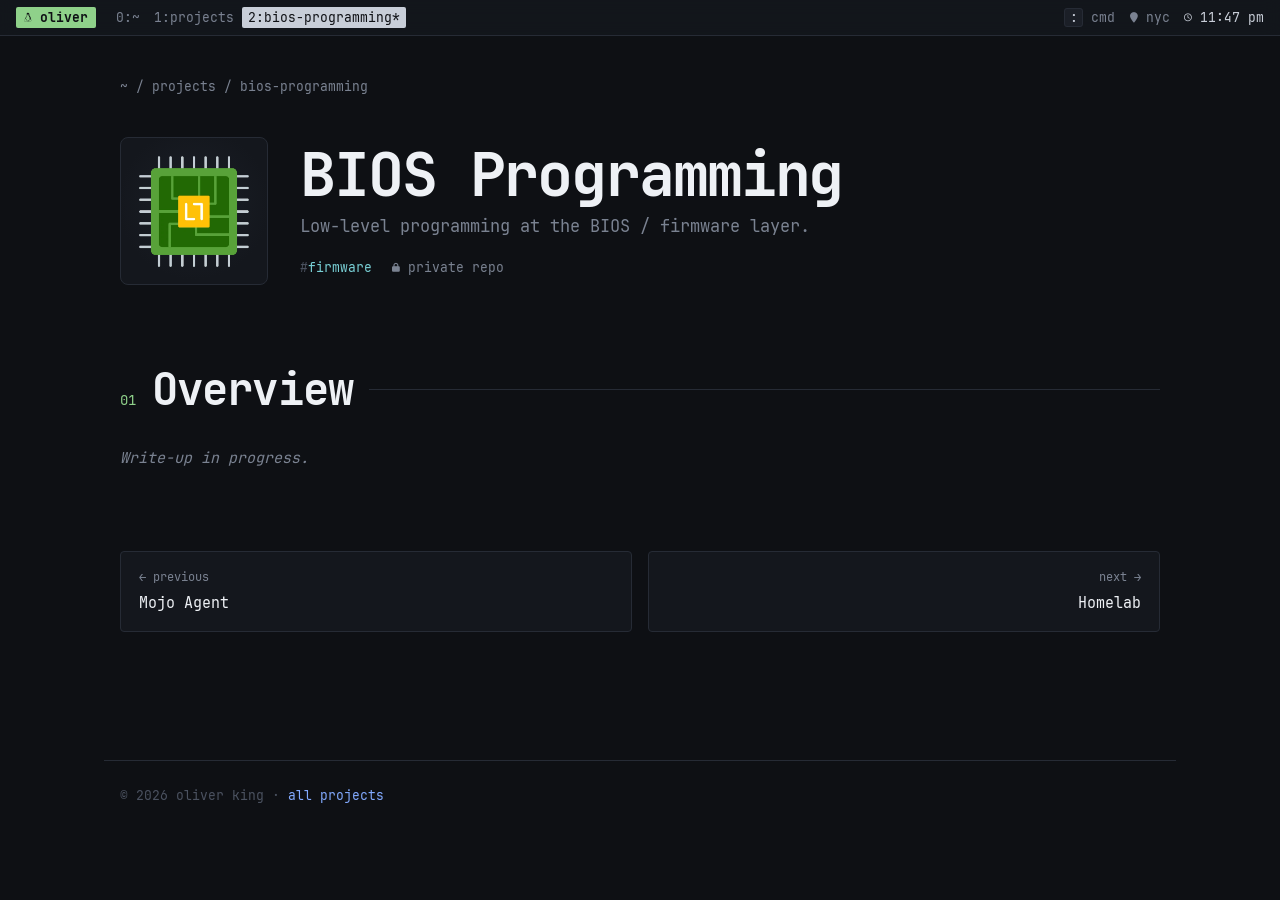
==== projects/bios-programming/index.html @ 42e0811a "Added New Images and I added a grub boot menu" ====
<!doctype html>
<html lang="en">
<head>
  <meta charset="utf-8">
  <meta name="viewport" content="width=device-width, initial-scale=1">
  <title>BIOS Programming · Oliver King</title>
  <meta name="description" content="Low-level programming at the BIOS / firmware layer.">
  <meta name="theme-color" content="#0e1014">
  <meta property="og:title" content="BIOS Programming · Oliver King">
  <meta property="og:description" content="Low-level programming at the BIOS / firmware layer.">
  <link rel="icon" href="../../favicon.svg" type="image/svg+xml">
  <link rel="preload" href="../../assets/fonts/JetBrainsMonoNF-Regular.woff2" as="font" type="font/woff2" crossorigin>
  <link rel="stylesheet" href="../../css/style.css">
  <script>document.documentElement.classList.add("js")</script>
  <script type="module" src="../../js/shell.js"></script>
</head>
<body data-root="../../">
  <a class="skip" href="#main">skip to content</a>

  <header class="bar">
    <div class="bar-left">
      <a class="seg seg-session" href="../../" aria-label="Oliver King, home"><span class="nf" aria-hidden="true">&#xf31a;</span><span class="label"> oliver</span></a>
      <nav class="windows" aria-label="Site">
        <a href="../../"><span class="n">0:</span>~</a>
        <a href="../../#projects"><span class="n">1:</span>projects</a>
        <a href="./" aria-current="true"><span class="n">2:</span>bios-programming</a>
      </nav>
    </div>
    <div class="bar-right">
      <span class="hint" aria-hidden="true"><kbd>:</kbd> cmd</span>
      <span class="seg seg-loc"><span class="nf" aria-hidden="true">&#xf041;</span> nyc</span>
      <span class="seg seg-clock"><span class="nf" aria-hidden="true">&#xf017;</span> <time id="clock">--:--</time></span>
    </div>
  </header>

  <main id="main">
    <p class="crumbs"><a href="../../">~</a> / <a href="../../#projects">projects</a> / bios-programming</p>

    <header class="proj-hero">
      <div class="proj-logo">
        <img src="../../assets/img/projects/bios-programming.webp" alt="BIOS Programming logo" style="view-transition-name: logo-bios-programming">
      </div>
      <div>
        <h1>BIOS Programming</h1>
        <p class="tagline">Low-level programming at the BIOS / firmware layer.</p>
        <ul class="proj-meta">
          <li><ul class="tags" aria-label="Stack"><li>firmware</li></ul></li>
          <li><span><span class="nf" aria-hidden="true">&#xf023;</span> private repo</span></li>
        </ul>
      </div>
    </header>

    <div class="proj-body">
      <section class="section" aria-labelledby="overview-h">
        <header class="sec-head"><span class="sec-num">01</span><h2 id="overview-h">Overview</h2></header>
        <div class="prose">
          <!-- TODO(oliver): write this up. -->
          <p class="wip">Write-up in progress.</p>
        </div>
      </section>

      <!--
        Section templates: copy one above this comment, bump the number, and give it a unique id.
        Put images in assets/img/projects/bios-programming/ (WebP or JPEG, about 1600px wide).

      <section class="section" aria-labelledby="how-h">
        <header class="sec-head"><span class="sec-num">02</span><h2 id="how-h">How it works</h2></header>
        <div class="prose">
          <p>...</p>
        </div>
      </section>

      <section class="section" aria-labelledby="gallery-h">
        <header class="sec-head"><span class="sec-num">03</span><h2 id="gallery-h">Gallery</h2></header>
        <figure class="photo">
          <img src="../../assets/img/projects/bios-programming/shot-1.webp" alt="Describe the image" loading="lazy" decoding="async">
          <figcaption>Caption</figcaption>
        </figure>
      </section>
      -->
    </div>

    <nav class="proj-nav" aria-label="More projects">
      <a class="prev" href="../mojo-agent/"><span class="lbl">← previous</span>Mojo Agent</a>
      <a class="next" href="../homelab/"><span class="lbl">next →</span>Homelab</a>
    </nav>
  </main>

  <footer class="foot">
    <p>© 2026 oliver king <span class="sep">·</span> <a href="../../#projects">all projects</a></p>
  </footer>

  <form class="cmdline" id="cmdline" hidden autocomplete="off">
    <label for="cmd-input" class="sr-only">Command</label>
    <span aria-hidden="true">:</span><input id="cmd-input" spellcheck="false" autocapitalize="off">
    <output id="cmd-msg" aria-live="polite"></output>
  </form>
</body>
</html>
---- css/style.css ----
@font-face {
  font-family: "JBM NF";
  src: url("../assets/fonts/JetBrainsMonoNF-Regular.woff2") format("woff2");
  font-weight: 400;
  font-display: swap;
}
@font-face {
  font-family: "JBM NF";
  src: url("../assets/fonts/JetBrainsMonoNF-Bold.woff2") format("woff2");
  font-weight: 700;
  font-display: swap;
}

:root {
  --bg: #0e1014;
  --bg-2: #14171d;
  --bg-3: #1b1f27;
  --line: #262b35;
  --line-hi: #343a47;
  --fg: #c8ced8;
  --fg-hi: #eef1f5;
  --muted: #7a8291;
  --dim: #4b5260;
  --green: #8fd18a;
  --amber: #e6c56f;
  --blue: #82aaff;
  --magenta: #c99bf0;
  --red: #ec7d7d;
  --cyan: #79d0d6;

  --mono: "JBM NF", ui-monospace, "SF Mono", Menlo, Consolas, monospace;
  --wide: 1040px;
  --text: 68ch;
  --gutter: 16px;
  --ease: cubic-bezier(.2, .7, .2, 1);
  color-scheme: dark;
}

*, *::before, *::after { box-sizing: border-box; }
html { scroll-behavior: smooth; scroll-padding-top: 3.5rem; -webkit-text-size-adjust: 100%; }
body {
  margin: 0;
  background: var(--bg);
  color: var(--fg);
  font: 15px/1.65 var(--mono);
  font-variant-ligatures: contextual;
  -webkit-font-smoothing: antialiased;
}
::selection { background: var(--green); color: var(--bg); }
img { max-width: 100%; }

a { color: var(--blue); text-decoration: none; background-image: linear-gradient(currentColor, currentColor);
    background-size: 0 1px; background-position: 0 100%; background-repeat: no-repeat;
    transition: background-size .25s var(--ease), color .15s; }
a:hover { background-size: 100% 1px; color: var(--fg-hi); }
:focus-visible { outline: 1px dashed var(--amber); outline-offset: 3px; }

.nf { font-family: var(--mono); display: inline-block; min-width: 1ch; }
.dim { color: var(--muted); }
.sep { color: var(--dim); }
.sr-only { position: absolute; width: 1px; height: 1px; overflow: hidden; clip-path: inset(50%); white-space: nowrap; }
.skip { position: absolute; left: -999px; top: 0; background: var(--amber); color: var(--bg); padding: .25rem .5rem; z-index: 10; }
.skip:focus { left: var(--gutter); }
kbd { font: inherit; color: var(--fg); background: var(--bg-3); border: 1px solid var(--line); border-radius: 3px; padding: 0 .35em; }

/* ── status bar (tmux) ─────────────────────────────────────────── */
.bar {
  position: sticky; top: 0; z-index: 5; view-transition-name: bar;
  display: flex; justify-content: space-between; align-items: center; gap: 1rem;
  height: 2.25rem; padding: 0 var(--gutter);
  background: color-mix(in srgb, var(--bg-2) 88%, transparent);
  backdrop-filter: blur(8px);
  border-bottom: 1px solid var(--line);
  font-size: 13px; white-space: nowrap;
  transition: transform .5s var(--ease), opacity .5s var(--ease);
}
.bar-left, .bar-right { display: flex; align-items: center; gap: .9rem; min-width: 0; }
.seg-session { background: var(--green); color: var(--bg); font-weight: 700; padding: 0 .6em; border-radius: 2px; }
.seg-session:hover { color: var(--bg); }
.windows { display: flex; gap: .15rem; overflow-x: auto; scrollbar-width: none; }
.windows::-webkit-scrollbar { display: none; }
.windows a { color: var(--muted); padding: 0 .45em; background: none; border-radius: 2px; transition: color .2s, background-color .2s; }
.windows a:hover { color: var(--fg-hi); }
.windows a[aria-current="true"] { color: var(--bg); background: var(--fg); }
.windows a[aria-current="true"]::after { content: "*"; }
.hint, .seg-loc { color: var(--muted); }
.seg-clock { color: var(--fg); }

/* ── layout ────────────────────────────────────────────────────── */
main { max-width: calc(var(--wide) + 2 * var(--gutter)); margin: 0 auto; padding: 0 var(--gutter) 2rem; }
.section { padding-top: 5.5rem; }

.sec-head { display: flex; align-items: baseline; gap: 1rem; margin-bottom: 2rem; }
.sec-head::after { content: ""; flex: 1; height: 1px; background: var(--line); align-self: center; }
.sec-num { color: var(--green); font-size: .9rem; }
.sec-head h2 {
  margin: 0; color: var(--fg-hi); font-weight: 700; letter-spacing: -.02em; line-height: 1.1;
  font-size: clamp(1.9rem, 5.5vw, 2.75rem);
}
.sub-head { margin: 3.5rem 0 1rem; font-size: 1.15rem; color: var(--fg-hi); }
.sub-head::before { content: "// "; color: var(--dim); font-weight: 400; }

.prompt { margin: 0 0 1.25rem; color: var(--fg); overflow-wrap: anywhere; }
.ps1 { color: var(--green); font-weight: 700; }
.path { color: var(--blue); font-weight: 700; }
.cmd { color: var(--fg-hi); }
.cursor {
  display: inline-block; width: .6em; height: 1.15em; margin-left: .15em;
  vertical-align: -.2em; background: var(--fg);
  animation: blink 1.1s steps(1) infinite;
}
@keyframes blink { 50% { opacity: 0; } }

/* ── hero ──────────────────────────────────────────────────────── */
.hero { padding-top: clamp(3rem, 10vh, 6.5rem); padding-bottom: 1rem; }
.hero-cursor { display: none; }
.hero-grid { display: grid; grid-template-columns: minmax(0, 1fr) auto; gap: 3rem; align-items: center; }
h1 {
  margin: 0 0 .75rem; color: var(--fg-hi);
  font-size: clamp(2.6rem, 9vw, 5rem); line-height: 1.02; letter-spacing: -.035em; font-weight: 700;
}
.tagline { margin: 0 0 2rem; color: var(--muted); font-size: 1.05rem; }
.links { list-style: none; display: flex; flex-wrap: wrap; gap: .6rem; margin: 0; padding: 0; }
.links a {
  display: inline-flex; align-items: center; gap: .5em;
  padding: .35em .85em; border: 1px solid var(--line); border-radius: 3px;
  color: var(--fg); background: var(--bg-2);
  transition: border-color .2s, color .2s, transform .2s var(--ease);
}
.links a:hover { border-color: var(--green); color: var(--green); transform: translateY(-1px); }

.portrait { margin: 0; width: clamp(180px, 24vw, 280px); position: relative; }
.portrait img {
  display: block; width: 100%; height: auto; aspect-ratio: 832 / 900; object-fit: cover;
  border-radius: 4px; border: 1px solid var(--line-hi);
  filter: saturate(.9) contrast(1.02);
}
/* Offset outline behind the photo, like a window shadow. */
.portrait::before {
  content: ""; position: absolute; inset: 0; transform: translate(10px, 10px);
  border: 1px solid var(--green); border-radius: 4px; opacity: .45; z-index: -1;
  transition: transform .35s var(--ease), opacity .35s;
}
.portrait:hover::before { transform: translate(6px, 6px); opacity: .8; }

/* ── about ─────────────────────────────────────────────────────── */
.about-grid { display: grid; grid-template-columns: minmax(0, 1.25fr) minmax(0, 1fr); gap: 3rem; align-items: start; }
.prose p { margin: 0 0 1rem; max-width: var(--text); }
.facts { margin: 0; padding: 1rem 1.25rem; border: 1px solid var(--line); border-radius: 4px; background: var(--bg-2); }
.facts > div { display: flex; gap: .9rem; padding: .2rem 0; }
.facts dt { color: var(--blue); font-weight: 700; flex: 0 0 7ch; }
.facts dd { margin: 0; min-width: 0; }
.photo { margin: 2.5rem 0 0; }
.photo img { display: block; width: 100%; height: auto; border-radius: 4px; border: 1px solid var(--line); }
.photo figcaption { margin-top: .6rem; font-size: 13px; color: var(--muted); }

/* ── experience timeline ───────────────────────────────────────── */
.timeline { list-style: none; margin: 0; padding: 0; position: relative; }
.timeline li { display: grid; grid-template-columns: 14ch 1.5rem minmax(0, 1fr); align-items: start; padding-bottom: 1.6rem; position: relative; }
.timeline li:last-child { padding-bottom: 0; }
.timeline .when { color: var(--muted); font-size: 13px; padding-top: .2rem; }
.timeline .dot { position: relative; height: 100%; }
.timeline .dot::before { content: ""; position: absolute; left: 4px; top: .55rem; width: 9px; height: 9px; border-radius: 50%; background: var(--bg); border: 2px solid var(--green); }
.timeline li:not(:last-child) .dot::after { content: ""; position: absolute; left: 8px; top: 1.3rem; bottom: -.4rem; width: 1px; background: var(--line-hi); }
.timeline .what { color: var(--fg-hi); font-weight: 700; font-size: 1.1rem; }
.timeline .where { color: var(--green); }
.timeline .note { display: block; color: var(--muted); font-size: 13px; }

/* ── project grid ──────────────────────────────────────────────── */
.grid { list-style: none; margin: 0; padding: 0; display: grid; grid-template-columns: repeat(3, minmax(0, 1fr)); gap: 1rem; }
.card {
  display: flex; flex-direction: column; height: 100%;
  color: inherit; background: var(--bg-2); background-image: none;
  border: 1px solid var(--line); border-radius: 6px; overflow: hidden;
  transition: border-color .25s, transform .25s var(--ease), background-color .25s;
}
.card:hover { color: inherit; border-color: var(--line-hi); background-color: var(--bg-3); transform: translateY(-3px); }
.card:focus-visible { outline-offset: 2px; }
.card-art {
  aspect-ratio: 4 / 3; display: grid; place-items: center; padding: 2rem;
  border-bottom: 1px solid var(--line);
  background: radial-gradient(circle at 50% 45%, var(--bg-3), var(--bg-2) 70%);
}
.card-art img { width: auto; height: auto; max-width: 46%; max-height: 74%; object-fit: contain; transition: transform .4s var(--ease); }
.card:hover .card-art img { transform: scale(1.06); }
.card-body { padding: 1rem 1.1rem 1.1rem; display: flex; flex-direction: column; gap: .4rem; flex: 1; }
.card-title { display: flex; justify-content: space-between; align-items: baseline; gap: .5rem; margin: 0; font-size: 1.05rem; color: var(--fg-hi); }
.card-title .go { color: var(--dim); transition: transform .25s var(--ease), color .25s; }
.card:hover .card-title .go { color: var(--green); transform: translateX(3px); }
.card-sum { margin: 0; color: var(--muted); font-size: 13px; line-height: 1.55; }
.tags { display: flex; flex-wrap: wrap; gap: .3rem .6rem; margin: auto 0 0; padding: .4rem 0 0; list-style: none; font-size: 12px; }
.tags li { color: var(--cyan); }
.tags li::before { content: "#"; color: var(--dim); }

.repos { list-style: none; margin: 0; padding: 0; border-top: 1px solid var(--line); }
.repos li { border-bottom: 1px solid var(--line); }
.repos a {
  display: grid; grid-template-columns: minmax(0, 24ch) 7ch minmax(0, 1fr) 2ch; gap: 1rem; align-items: baseline;
  padding: .6rem .25rem; color: var(--fg); background-image: none; transition: background-color .2s, padding .25s var(--ease);
}
.repos a:hover { background: var(--bg-2); padding-left: .6rem; }
.repos .r-name { color: var(--blue); font-weight: 700; overflow: hidden; text-overflow: ellipsis; white-space: nowrap; }
.repos .r-lang { color: var(--magenta); font-size: 13px; }
.repos .r-desc { color: var(--muted); font-size: 13px; }
.repos .r-go { color: var(--dim); text-align: right; }
.repos a:hover .r-go { color: var(--green); }

/* ── contact ───────────────────────────────────────────────────── */
.contact { list-style: none; margin: 0; padding: 0; display: grid; gap: .6rem; max-width: 40rem; }
.contact a {
  display: grid; grid-template-columns: 2ch 9ch minmax(0, 1fr); gap: .75rem; align-items: baseline;
  padding: .9rem 1.1rem; border: 1px solid var(--line); border-radius: 4px; background: var(--bg-2);
  color: var(--fg); background-image: none; font-size: 1.05rem;
  transition: border-color .2s, transform .25s var(--ease);
}
.contact a:hover { border-color: var(--green); transform: translateX(4px); }
.contact .nf { color: var(--green); }
.contact .c-k { color: var(--muted); font-size: 13px; }
.contact .c-v { color: var(--fg-hi); overflow-wrap: anywhere; }

.foot {
  max-width: calc(var(--wide) + 2 * var(--gutter)); margin: 6rem auto 0; padding: 1.5rem var(--gutter) 3rem;
  display: flex; justify-content: space-between; align-items: center; gap: 1rem; flex-wrap: wrap;
  color: var(--dim); font-size: 13px; border-top: 1px solid var(--line);
}
.foot p { margin: 0; }
.reboot { font: inherit; color: var(--muted); background: none; border: 1px solid var(--line); border-radius: 3px; padding: .15rem .6rem; cursor: pointer; transition: color .2s, border-color .2s; }
.reboot:hover { color: var(--green); border-color: var(--green); }

/* ── project pages ─────────────────────────────────────────────── */
.crumbs { padding-top: 2.5rem; margin: 0; font-size: 13px; color: var(--muted); }
.crumbs a { color: var(--muted); }
.crumbs a:hover { color: var(--fg-hi); }
.proj-hero { display: grid; grid-template-columns: auto minmax(0, 1fr); gap: 2rem; align-items: center; padding: 2.5rem 0 1rem; }
.proj-logo {
  width: clamp(96px, 16vw, 148px); aspect-ratio: 1; display: grid; place-items: center; padding: 1.1rem;
  border: 1px solid var(--line); border-radius: 8px; background: radial-gradient(circle at 50% 45%, var(--bg-3), var(--bg-2) 70%);
}
.proj-logo img { max-width: 100%; max-height: 100%; object-fit: contain; }
.proj-hero h1 { font-size: clamp(2.2rem, 7vw, 3.75rem); margin-bottom: .5rem; }
.proj-hero .tagline { margin-bottom: 1rem; }
.proj-meta { display: flex; flex-wrap: wrap; gap: .5rem 1.25rem; margin: 0; padding: 0; list-style: none; font-size: 13px; color: var(--muted); }
.proj-meta .tags { padding: 0; margin: 0; font-size: 13px; }
.proj-body .section { padding-top: 4rem; }
.proj-body .prose p { max-width: var(--text); }
.wip { color: var(--muted); font-style: italic; }
.proj-nav { display: grid; grid-template-columns: 1fr 1fr; gap: 1rem; margin-top: 5rem; }
.proj-nav a {
  display: flex; flex-direction: column; gap: .2rem; padding: 1rem 1.1rem; border: 1px solid var(--line); border-radius: 4px;
  background: var(--bg-2); background-image: none; color: var(--fg-hi); transition: border-color .2s;
}
.proj-nav a:hover { border-color: var(--green); }
.proj-nav .lbl { font-size: 12px; color: var(--muted); }
.proj-nav .next { text-align: right; grid-column: 2; }

/* ── vim-style command line ────────────────────────────────────── */
.cmdline {
  position: fixed; left: 0; right: 0; bottom: 0; z-index: 6;
  display: flex; align-items: center; gap: .1rem;
  padding: .45rem var(--gutter); background: var(--bg-2); border-top: 1px solid var(--line);
  animation: rise .18s var(--ease);
}
.cmdline[hidden] { display: none; }
.cmdline input { flex: 1; min-width: 0; font: inherit; color: var(--fg-hi); background: none; border: 0; outline: 0; caret-color: var(--green); }
.cmdline output { color: var(--muted); font-size: 13px; white-space: nowrap; overflow: hidden; text-overflow: ellipsis; max-width: 60%; }
.cmdline output.err { color: var(--red); }
@keyframes rise { from { transform: translateY(100%); } }

/* ── boot sequence ─────────────────────────────────────────────── */
/* html.booting: the overlay is up. html.intro: overlay gone, hero prompt is typing `whoami`,
   everything else waits. Both classes are set by the inline script in <head> and cleared by home.js. */
.boot { display: none; }
.booting .boot {
  display: flex; flex-direction: column; position: fixed; inset: 0; z-index: 100;
  background: var(--bg); color: #b9bec7; font-size: 14px; line-height: 1.5;
  padding: clamp(16px, 3vw, 32px); overflow: hidden; cursor: default;
}
.booting, .intro { overflow: hidden; }
.boot-screen { margin: 0; flex: 1; overflow: hidden; white-space: pre-wrap; overflow-wrap: anywhere; font: inherit; }
.boot-skip { position: absolute; right: clamp(16px, 3vw, 32px); bottom: clamp(12px, 2vw, 24px); margin: 0; font-size: 12px; color: var(--dim); }
.boot .ok { color: var(--green); }
.boot .hi { color: var(--fg-hi); }
.boot .mut { color: var(--muted); }
.grub { margin: 8vh auto 0; max-width: 46rem; }
.grub-title { text-align: center; color: var(--fg-hi); margin-bottom: 1rem; }
.grub-box { border: 1px solid #8a909b; padding: .4rem 0; min-height: 9.5rem; }
.grub-box div { padding: 0 1rem; white-space: pre; overflow: hidden; text-overflow: ellipsis; }
.grub-box .sel { background: #c8ced8; color: var(--bg); }
.grub-help { color: var(--muted); margin-top: 1rem; font-size: 13px; white-space: normal; }
.boot .cursor { background: #b9bec7; }

.intro .bar { transform: translateY(-100%); opacity: 0; }
.intro .hero-cursor { display: inline-block; }
.intro .stagger, .intro .section, .intro .foot { opacity: 0; transform: translateY(12px); }
.stagger { transition: opacity .6s var(--ease), transform .6s var(--ease); transition-delay: calc(var(--i, 0) * 110ms); }
.js .section, .js .foot { transition: opacity .7s var(--ease) .35s, transform .7s var(--ease) .35s; }
.typing .hero-cursor { animation: none; }

/* ── reveal on scroll (only when JS is running) ────────────────── */
.js .reveal { opacity: 0; transform: translateY(10px); transition: opacity .6s var(--ease), transform .6s var(--ease); transition-delay: calc(var(--i, 0) * 70ms); }
.js .reveal.in { opacity: 1; transform: none; }

/* ── page transitions between home and project pages ───────────── */
@media (prefers-reduced-motion: no-preference) {
  @view-transition { navigation: auto; }
  ::view-transition-group(*) { animation-duration: .4s; animation-timing-function: cubic-bezier(.2, .7, .2, 1); }
}

/* ── responsive ────────────────────────────────────────────────── */
@media (max-width: 900px) {
  .grid { grid-template-columns: repeat(2, minmax(0, 1fr)); }
  .about-grid { grid-template-columns: 1fr; gap: 1.5rem; }
}
@media (max-width: 720px) {
  body { font-size: 14px; }
  .hint, .seg-loc, .seg-clock, .seg-session .label, .windows .n { display: none; }
  .bar, .bar-left { gap: .6rem; }
  .seg-session { padding: 0 .4em; }
  .hero { min-height: 0; padding-top: 2.5rem; }
  .hero-grid { grid-template-columns: 1fr; gap: 2rem; }
  .portrait { order: -1; width: 132px; }
  .portrait::before { transform: translate(6px, 6px); }
  .section { padding-top: 4rem; }
  .timeline li { grid-template-columns: 1.5rem minmax(0, 1fr); }
  .timeline .when { grid-column: 2; grid-row: 2; padding-top: 0; }
  .timeline .dot { grid-row: 1 / 3; }
  .repos a { grid-template-columns: minmax(0, 1fr) 2ch; gap: .1rem .75rem; }
  .repos .r-lang { display: none; }
  .repos .r-desc { grid-column: 1; grid-row: 2; }
  .repos .r-go { grid-row: 1 / 3; align-self: center; }
  .contact a { grid-template-columns: 2ch minmax(0, 1fr); }
  .contact .c-k { display: none; }
  .proj-hero { grid-template-columns: 1fr; gap: 1.25rem; padding-top: 1.5rem; }
  .boot { font-size: 12px; }
}
@media (max-width: 520px) {
  .grid { grid-template-columns: 1fr; }
  .card-art { aspect-ratio: 16 / 9; }
  .proj-nav { grid-template-columns: 1fr; }
  .proj-nav .next { grid-column: 1; }
}

@media (prefers-reduced-motion: reduce) {
  html { scroll-behavior: auto; }
  *, *::before, *::after { animation: none !important; transition: none !important; }
  .js .reveal { opacity: 1; transform: none; }
}
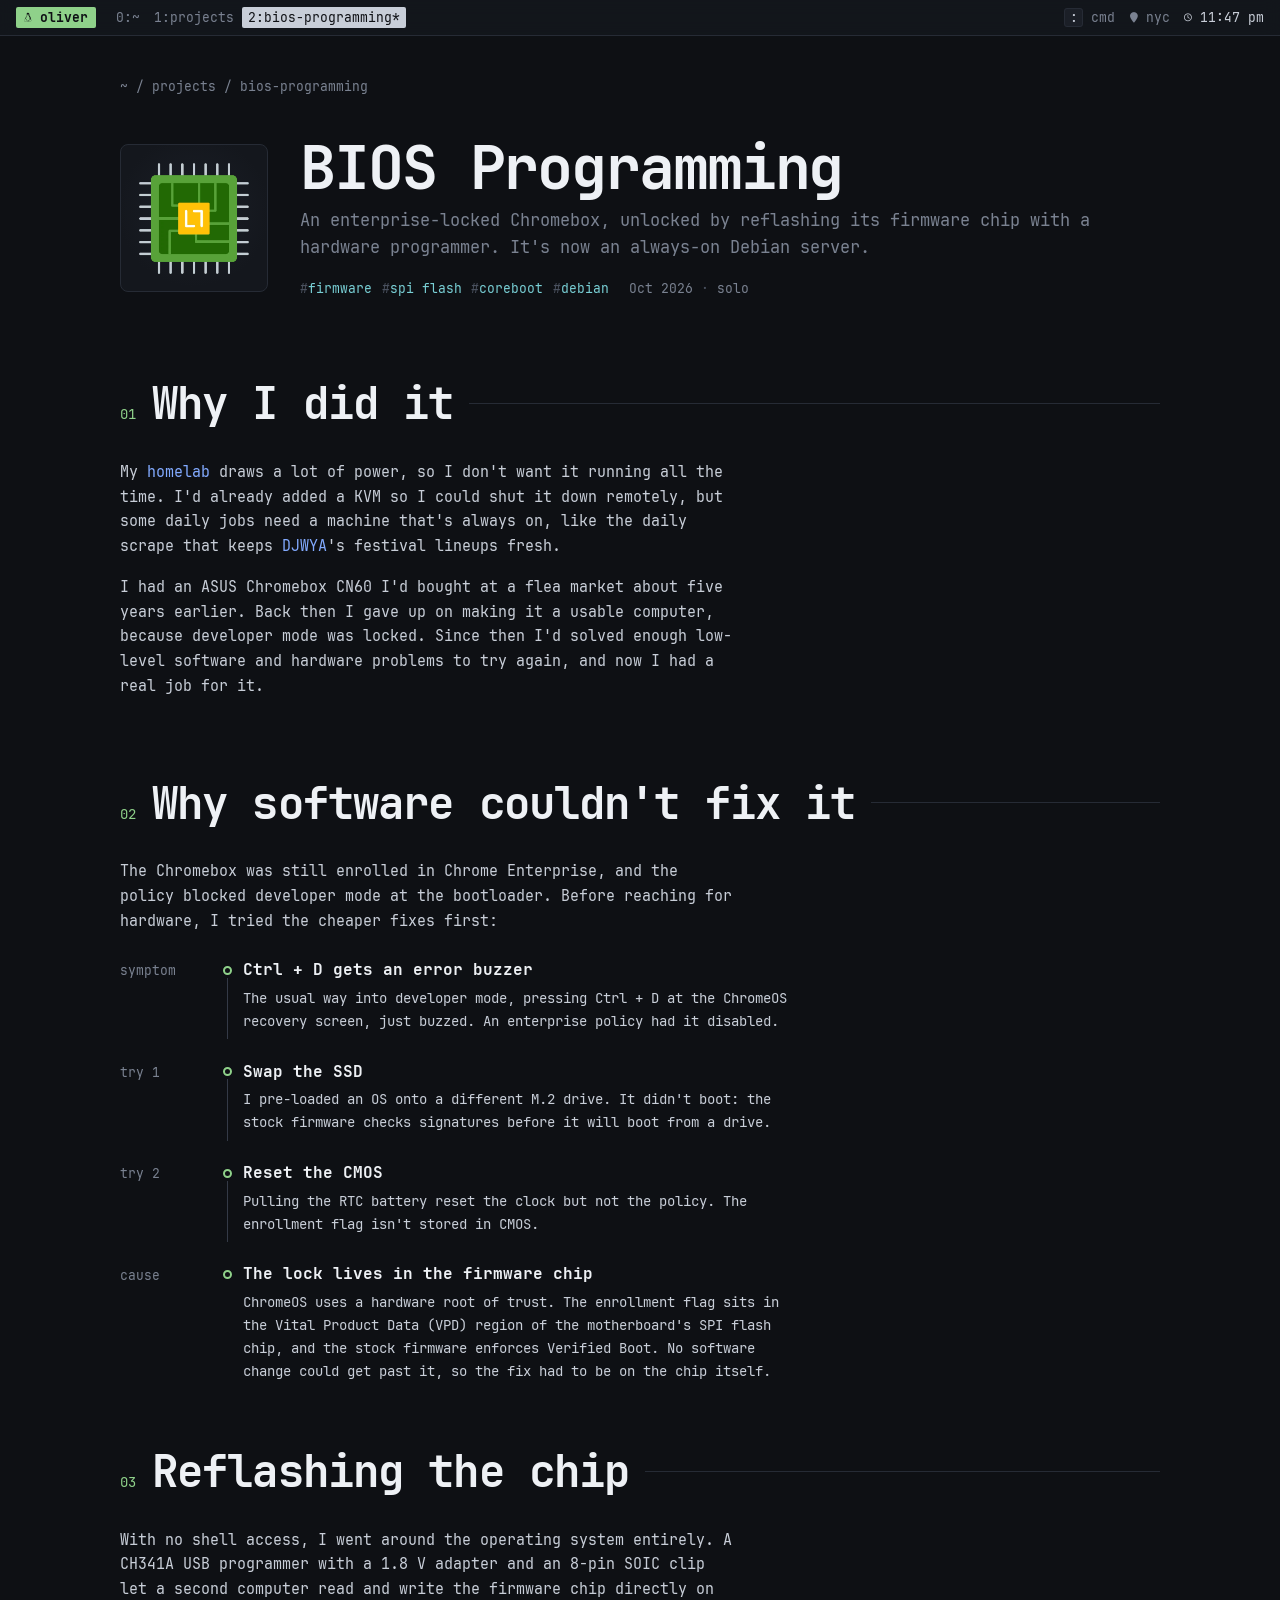
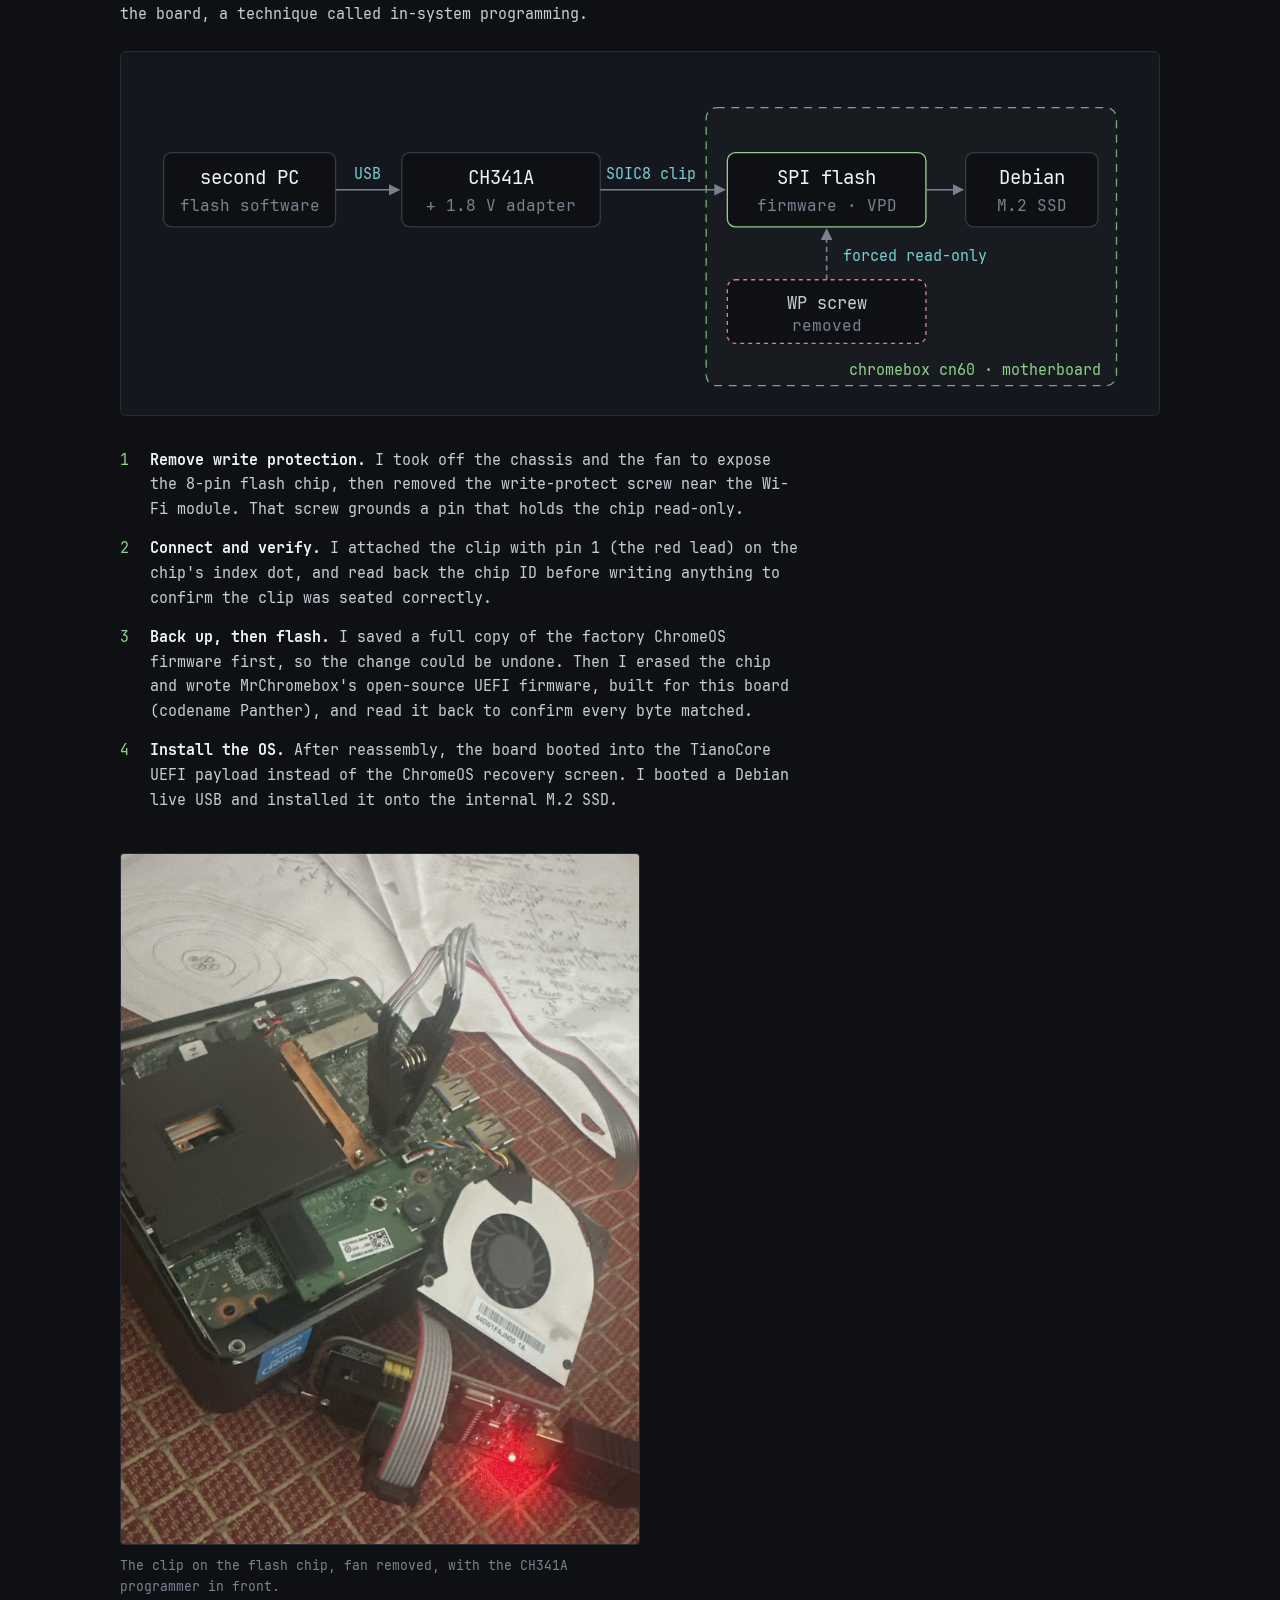
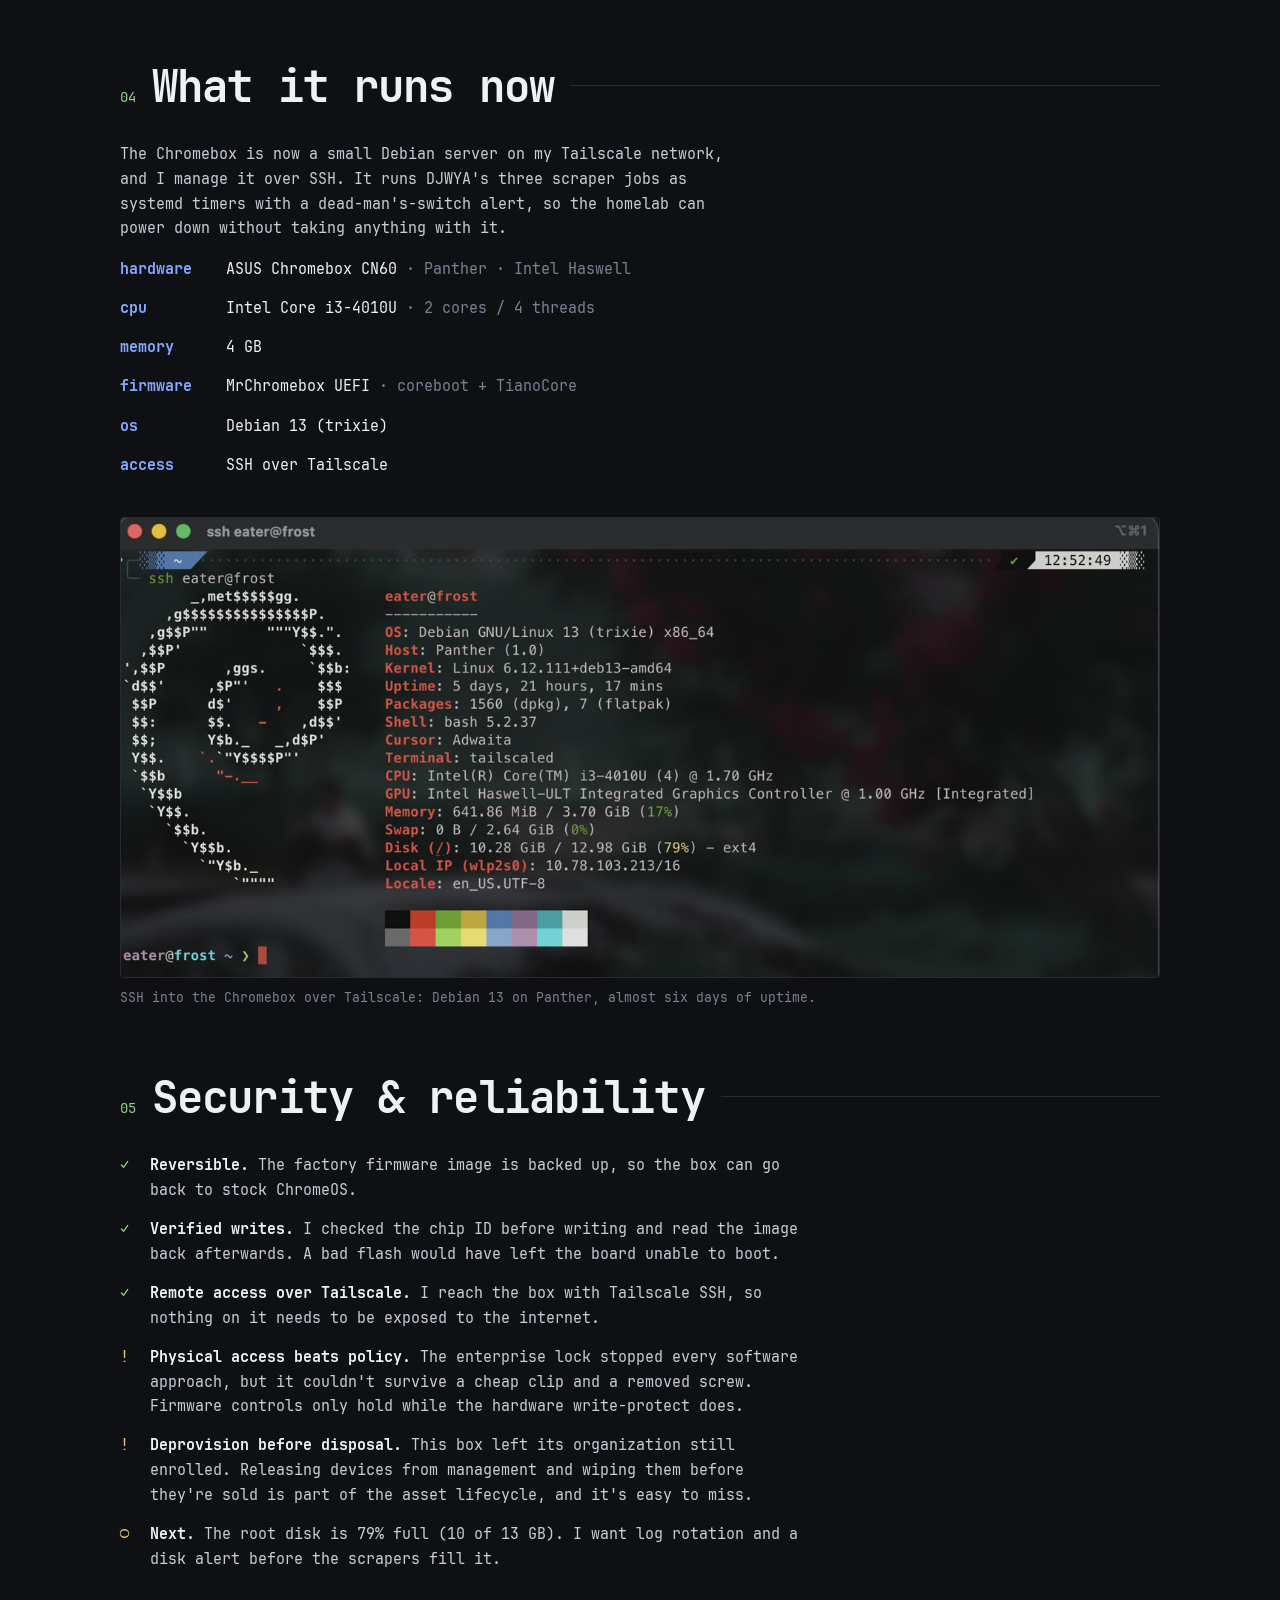
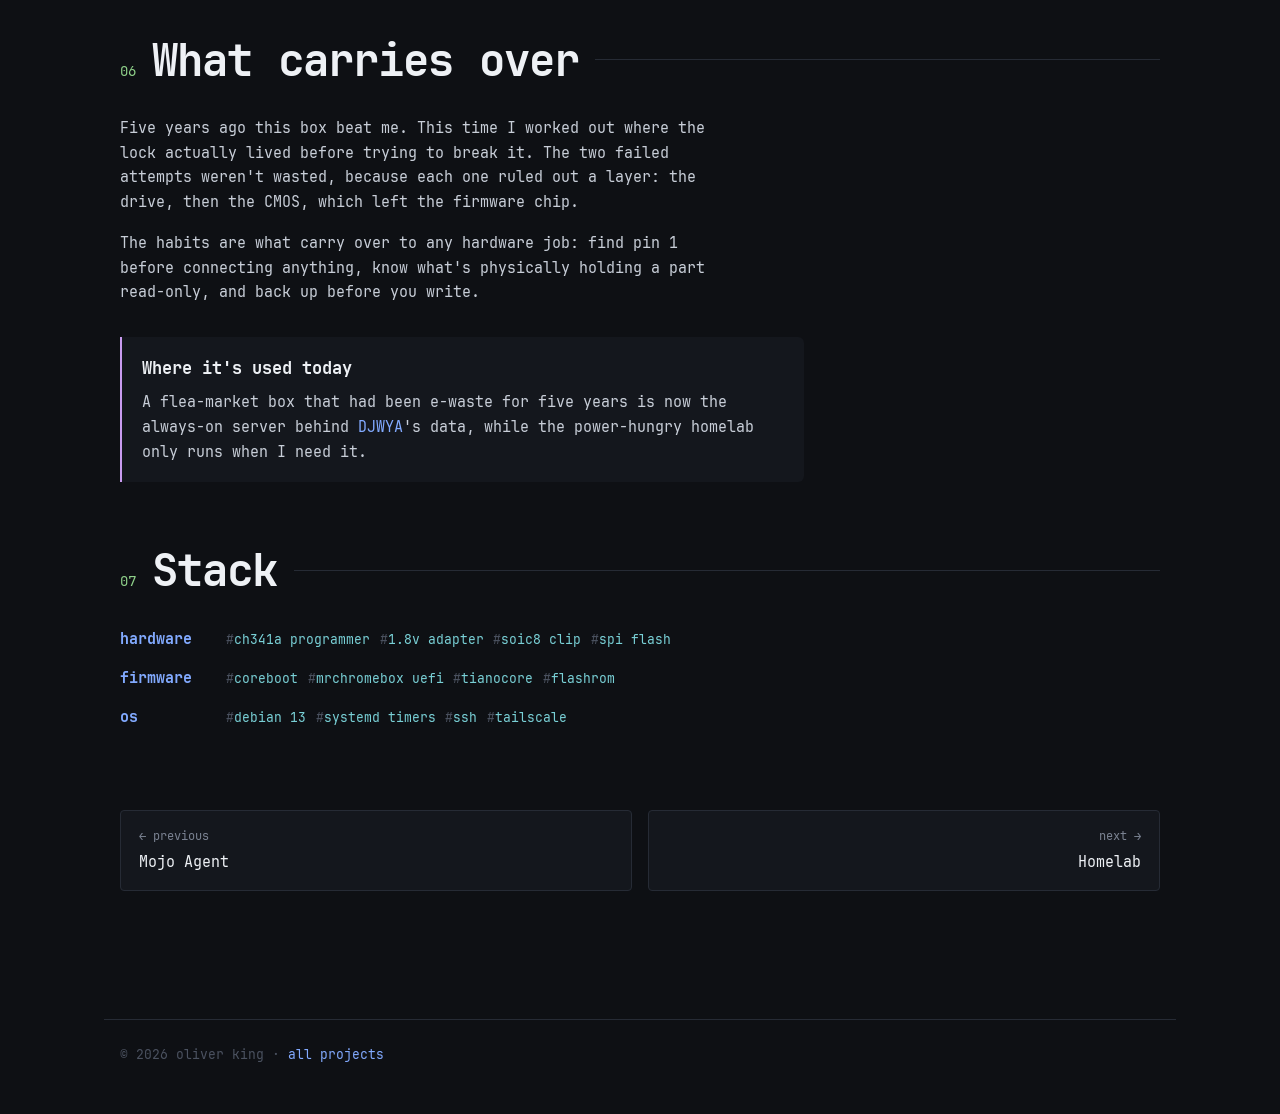
==== commit 7e463819: "Bios Programming writeups" ====
--- a/projects/bios-programming/index.html
+++ b/projects/bios-programming/index.html
@@ -4,10 +4,10 @@
   <meta charset="utf-8">
   <meta name="viewport" content="width=device-width, initial-scale=1">
   <title>BIOS Programming · Oliver King</title>
-  <meta name="description" content="Low-level programming at the BIOS / firmware layer.">
+  <meta name="description" content="Reflashing the SPI chip of an enterprise-locked ASUS Chromebox with a hardware programmer, turning it into an always-on Debian server.">
   <meta name="theme-color" content="#0e1014">
   <meta property="og:title" content="BIOS Programming · Oliver King">
-  <meta property="og:description" content="Low-level programming at the BIOS / firmware layer.">
+  <meta property="og:description" content="Reflashing an enterprise-locked Chromebox's firmware with a hardware programmer to turn it into an always-on Debian server.">
   <link rel="icon" href="../../favicon.svg" type="image/svg+xml">
   <link rel="preload" href="../../assets/fonts/JetBrainsMonoNF-Regular.woff2" as="font" type="font/woff2" crossorigin>
   <link rel="stylesheet" href="../../css/style.css">
@@ -42,42 +42,153 @@
       </div>
       <div>
         <h1>BIOS Programming</h1>
-        <p class="tagline">Low-level programming at the BIOS / firmware layer.</p>
+        <p class="tagline">An enterprise-locked Chromebox, unlocked by reflashing its firmware chip with a hardware programmer. It's now an always-on Debian server.</p>
         <ul class="proj-meta">
-          <li><ul class="tags" aria-label="Stack"><li>firmware</li></ul></li>
-          <li><span><span class="nf" aria-hidden="true">&#xf023;</span> private repo</span></li>
+          <li><ul class="tags" aria-label="Stack"><li>firmware</li><li>spi flash</li><li>coreboot</li><li>debian</li></ul></li>
+          <li>Oct 2026 <span class="sep">·</span> solo</li>
         </ul>
       </div>
     </header>
 
     <div class="proj-body">
-      <section class="section" aria-labelledby="overview-h">
-        <header class="sec-head"><span class="sec-num">01</span><h2 id="overview-h">Overview</h2></header>
-        <div class="prose">
-          <!-- TODO(oliver): write this up. -->
-          <p class="wip">Write-up in progress.</p>
-        </div>
-      </section>
-
-      <!--
-        Section templates: copy one above this comment, bump the number, and give it a unique id.
-        Put images in assets/img/projects/bios-programming/ (WebP or JPEG, about 1600px wide).
-
+      <!-- 01 · why -->
+      <section class="section" aria-labelledby="why-h">
+        <header class="sec-head"><span class="sec-num">01</span><h2 id="why-h">Why I did it</h2></header>
+        <div class="prose">
+          <p>My <a href="../homelab/">homelab</a> draws a lot of power, so I don't want it running all the time. I'd already added a KVM so I could shut it down remotely, but some daily jobs need a machine that's always on, like the daily scrape that keeps <a href="../djwya/">DJWYA</a>'s festival lineups fresh.</p>
+          <p>I had an ASUS Chromebox CN60 I'd bought at a flea market about five years earlier. Back then I gave up on making it a usable computer, because developer mode was locked. Since then I'd solved enough low-level software and hardware problems to try again, and now I had a real job for it.</p>
+        </div>
+      </section>
+
+      <!-- 02 · the problem -->
+      <section class="section" aria-labelledby="story-h">
+        <header class="sec-head"><span class="sec-num">02</span><h2 id="story-h">Why software couldn't fix it</h2></header>
+        <div class="prose">
+          <p>The Chromebox was still enrolled in Chrome Enterprise, and the policy blocked developer mode at the bootloader. Before reaching for hardware, I tried the cheaper fixes first:</p>
+        </div>
+        <ol class="timeline story">
+          <li><span class="when">symptom</span><span class="dot" aria-hidden="true"></span><div>
+            <span class="what">Ctrl + D gets an error buzzer</span>
+            <span class="note">The usual way into developer mode, pressing Ctrl + D at the ChromeOS recovery screen, just buzzed. An enterprise policy had it disabled.</span>
+          </div></li>
+          <li><span class="when">try 1</span><span class="dot" aria-hidden="true"></span><div>
+            <span class="what">Swap the SSD</span>
+            <span class="note">I pre-loaded an OS onto a different M.2 drive. It didn't boot: the stock firmware checks signatures before it will boot from a drive.</span>
+          </div></li>
+          <li><span class="when">try 2</span><span class="dot" aria-hidden="true"></span><div>
+            <span class="what">Reset the CMOS</span>
+            <span class="note">Pulling the RTC battery reset the clock but not the policy. The enrollment flag isn't stored in CMOS.</span>
+          </div></li>
+          <li><span class="when">cause</span><span class="dot" aria-hidden="true"></span><div>
+            <span class="what">The lock lives in the firmware chip</span>
+            <span class="note">ChromeOS uses a hardware root of trust. The enrollment flag sits in the Vital Product Data (VPD) region of the motherboard's SPI flash chip, and the stock firmware enforces Verified Boot. No software change could get past it, so the fix had to be on the chip itself.</span>
+          </div></li>
+        </ol>
+      </section>
+
+      <!-- 03 · the fix -->
       <section class="section" aria-labelledby="how-h">
-        <header class="sec-head"><span class="sec-num">02</span><h2 id="how-h">How it works</h2></header>
-        <div class="prose">
-          <p>...</p>
-        </div>
-      </section>
-
-      <section class="section" aria-labelledby="gallery-h">
-        <header class="sec-head"><span class="sec-num">03</span><h2 id="gallery-h">Gallery</h2></header>
+        <header class="sec-head"><span class="sec-num">03</span><h2 id="how-h">Reflashing the chip</h2></header>
+        <div class="prose">
+          <p>With no shell access, I went around the operating system entirely. A CH341A USB programmer with a 1.8 V adapter and an 8-pin SOIC clip let a second computer read and write the firmware chip directly on the board, a technique called in-system programming.</p>
+        </div>
+        <figure class="arch">
+          <div class="arch-scroll">
+            <svg viewBox="0 0 760 250" role="img" aria-labelledby="isp-title isp-desc">
+              <title id="isp-title">In-system programming setup</title>
+              <desc id="isp-desc">A second computer connects over USB to a CH341A programmer with a 1.8 volt adapter. An 8-pin SOIC clip connects the programmer to the SPI flash chip on the Chromebox motherboard. The flash chip holds the firmware and the VPD region. A write-protect screw grounds the chip into read-only mode and was removed. After flashing, the board boots Debian from its M.2 SSD.</desc>
+              <defs>
+                <marker id="arw" viewBox="0 0 10 10" refX="9" refY="5" markerWidth="7" markerHeight="7" orient="auto-start-reverse"><path d="M0,0 L10,5 L0,10 z" class="a-head"/></marker>
+              </defs>
+
+              <rect class="a-chip" x="430" y="30" width="310" height="210" rx="8"/>
+              <text class="a-chip-lbl" x="728" y="232" text-anchor="end">chromebox cn60 · motherboard</text>
+
+              <g class="a-box"><rect x="20" y="64" width="130" height="56" rx="6"/><text x="85" y="88">second PC</text><text class="a-sub" x="85" y="108">flash software</text></g>
+              <g class="a-box"><rect x="200" y="64" width="150" height="56" rx="6"/><text x="275" y="88">CH341A</text><text class="a-sub" x="275" y="108">+ 1.8 V adapter</text></g>
+              <g class="a-box a-db"><rect x="446" y="64" width="150" height="56" rx="6"/><text x="521" y="88">SPI flash</text><text class="a-sub" x="521" y="108">firmware · VPD</text></g>
+              <g class="a-box"><rect x="626" y="64" width="100" height="56" rx="6"/><text x="676" y="88">Debian</text><text class="a-sub" x="676" y="108">M.2 SSD</text></g>
+              <g class="a-box a-atk a-ext"><rect x="446" y="160" width="150" height="48" rx="6"/><text x="521" y="182">WP screw</text><text class="a-sub" x="521" y="199">removed</text></g>
+
+              <line class="a-edge" x1="150" y1="92" x2="198" y2="92" marker-end="url(#arw)"/>
+              <text class="a-lbl" x="174" y="84" text-anchor="middle">USB</text>
+              <line class="a-edge" x1="350" y1="92" x2="444" y2="92" marker-end="url(#arw)"/>
+              <text class="a-lbl" x="388" y="84" text-anchor="middle">SOIC8 clip</text>
+              <line class="a-edge" x1="596" y1="92" x2="624" y2="92" marker-end="url(#arw)"/>
+              <line class="a-edge a-dash" x1="521" y1="160" x2="521" y2="122" marker-end="url(#arw)"/>
+              <text class="a-lbl" x="533" y="146">forced read-only</text>
+            </svg>
+          </div>
+        </figure>
+
+        <ol class="checks steps">
+          <li><span class="ck" aria-hidden="true">1</span><div><b>Remove write protection.</b> I took off the chassis and the fan to expose the 8-pin flash chip, then removed the write-protect screw near the Wi-Fi module. That screw grounds a pin that holds the chip read-only.</div></li>
+          <li><span class="ck" aria-hidden="true">2</span><div><b>Connect and verify.</b> I attached the clip with pin 1 (the red lead) on the chip's index dot, and read back the chip ID before writing anything to confirm the clip was seated correctly.</div></li>
+          <li><span class="ck" aria-hidden="true">3</span><div><b>Back up, then flash.</b> I saved a full copy of the factory ChromeOS firmware first, so the change could be undone. Then I erased the chip and wrote MrChromebox's open-source UEFI firmware, built for this board (codename Panther), and read it back to confirm every byte matched.</div></li>
+          <li><span class="ck" aria-hidden="true">4</span><div><b>Install the OS.</b> After reassembly, the board booted into the TianoCore UEFI payload instead of the ChromeOS recovery screen. I booted a Debian live USB and installed it onto the internal M.2 SSD.</div></li>
+        </ol>
+
+        <figure class="photo tall">
+          <img src="../../assets/img/projects/bios-programming/spi-clip.jpg" width="900" height="1200" alt="The opened Chromebox with its fan removed, an SOIC8 test clip clamped onto the flash chip, and the CH341A programmer plugged in with its red light on" loading="lazy" decoding="async">
+          <figcaption>The clip on the flash chip, fan removed, with the CH341A programmer in front.</figcaption>
+        </figure>
+      </section>
+
+      <!-- 04 · result -->
+      <section class="section" aria-labelledby="result-h">
+        <header class="sec-head"><span class="sec-num">04</span><h2 id="result-h">What it runs now</h2></header>
+        <div class="prose">
+          <p>The Chromebox is now a small Debian server on my Tailscale network, and I manage it over SSH. It runs DJWYA's three scraper jobs as systemd timers with a dead-man's-switch alert, so the homelab can power down without taking anything with it.</p>
+        </div>
+        <dl class="stack specs">
+          <div><dt>hardware</dt><dd>ASUS Chromebox CN60 <span class="dim">· Panther · Intel Haswell</span></dd></div>
+          <div><dt>cpu</dt><dd>Intel Core i3-4010U <span class="dim">· 2 cores / 4 threads</span></dd></div>
+          <div><dt>memory</dt><dd>4 GB</dd></div>
+          <div><dt>firmware</dt><dd>MrChromebox UEFI <span class="dim">· coreboot + TianoCore</span></dd></div>
+          <div><dt>os</dt><dd>Debian 13 (trixie)</dd></div>
+          <div><dt>access</dt><dd>SSH over Tailscale</dd></div>
+        </dl>
         <figure class="photo">
-          <img src="../../assets/img/projects/bios-programming/shot-1.webp" alt="Describe the image" loading="lazy" decoding="async">
-          <figcaption>Caption</figcaption>
+          <img src="../../assets/img/projects/bios-programming/fastfetch.jpg" width="1400" height="618" alt="Terminal over SSH to the Chromebox showing fastfetch output: Debian GNU/Linux 13 on host Panther, Intel i3-4010U, 3.7 GiB memory, uptime 5 days 21 hours" loading="lazy" decoding="async">
+          <figcaption>SSH into the Chromebox over Tailscale: Debian 13 on Panther, almost six days of uptime.</figcaption>
         </figure>
       </section>
-      -->
+
+      <!-- 05 · security -->
+      <section class="section" aria-labelledby="sec-h">
+        <header class="sec-head"><span class="sec-num">05</span><h2 id="sec-h">Security &amp; reliability</h2></header>
+        <ul class="checks">
+          <li><span class="ck" aria-hidden="true">✓</span><div><b>Reversible.</b> The factory firmware image is backed up, so the box can go back to stock ChromeOS.</div></li>
+          <li><span class="ck" aria-hidden="true">✓</span><div><b>Verified writes.</b> I checked the chip ID before writing and read the image back afterwards. A bad flash would have left the board unable to boot.</div></li>
+          <li><span class="ck" aria-hidden="true">✓</span><div><b>Remote access over Tailscale.</b> I reach the box with Tailscale SSH, so nothing on it needs to be exposed to the internet.</div></li>
+          <li><span class="ck todo" aria-hidden="true">!</span><div><b>Physical access beats policy.</b> The enterprise lock stopped every software approach, but it couldn't survive a cheap clip and a removed screw. Firmware controls only hold while the hardware write-protect does.</div></li>
+          <li><span class="ck todo" aria-hidden="true">!</span><div><b>Deprovision before disposal.</b> This box left its organization still enrolled. Releasing devices from management and wiping them before they're sold is part of the asset lifecycle, and it's easy to miss.</div></li>
+          <li><span class="ck todo" aria-hidden="true">○</span><div><b>Next.</b> The root disk is 79% full (10 of 13 GB). I want log rotation and a disk alert before the scrapers fill it.</div></li>
+        </ul>
+      </section>
+
+      <!-- 06 · lessons -->
+      <section class="section" aria-labelledby="learn-h">
+        <header class="sec-head"><span class="sec-num">06</span><h2 id="learn-h">What carries over</h2></header>
+        <div class="prose">
+          <p>Five years ago this box beat me. This time I worked out where the lock actually lived before trying to break it. The two failed attempts weren't wasted, because each one ruled out a layer: the drive, then the CMOS, which left the firmware chip.</p>
+          <p>The habits are what carry over to any hardware job: find pin 1 before connecting anything, know what's physically holding a part read-only, and back up before you write.</p>
+        </div>
+        <aside class="callout">
+          <h3 class="feat-title">Where it's used today</h3>
+          <p>A flea-market box that had been e-waste for five years is now the always-on server behind <a href="../djwya/">DJWYA</a>'s data, while the power-hungry homelab only runs when I need it.</p>
+        </aside>
+      </section>
+
+      <!-- 07 · stack -->
+      <section class="section" aria-labelledby="stack-h">
+        <header class="sec-head"><span class="sec-num">07</span><h2 id="stack-h">Stack</h2></header>
+        <dl class="stack">
+          <div><dt>hardware</dt><dd><ul class="tags"><li>ch341a programmer</li><li>1.8v adapter</li><li>soic8 clip</li><li>spi flash</li></ul></dd></div>
+          <div><dt>firmware</dt><dd><ul class="tags"><li>coreboot</li><li>mrchromebox uefi</li><li>tianocore</li><li>flashrom</li></ul></dd></div>
+          <div><dt>os</dt><dd><ul class="tags"><li>debian 13</li><li>systemd timers</li><li>ssh</li><li>tailscale</li></ul></dd></div>
+        </dl>
+      </section>
     </div>
 
     <nav class="proj-nav" aria-label="More projects">
--- a/css/style.css
+++ b/css/style.css
@@ -252,6 +252,132 @@
 .proj-nav a:hover { border-color: var(--green); }
 .proj-nav .lbl { font-size: 12px; color: var(--muted); }
 .proj-nav .next { text-align: right; grid-column: 2; }
+
+/* ── project page components ───────────────────────────────────── */
+.small { font-size: 13px; }
+.feat-title { margin: 0 0 .5rem; font-size: 1.05rem; color: var(--fg-hi); }
+
+/* live-site embed in a browser frame */
+.browser { border: 1px solid var(--line-hi); border-radius: 8px; overflow: hidden; background: var(--bg-2); box-shadow: 0 24px 60px -30px #000; }
+.browser-tabs { display: flex; gap: 2px; padding: .5rem .5rem 0; background: var(--bg); overflow-x: auto; scrollbar-width: none; }
+.browser-tabs button {
+  font: inherit; font-size: 13px; color: var(--muted); background: transparent; cursor: pointer; white-space: nowrap;
+  border: 1px solid transparent; border-bottom: 0; border-radius: 6px 6px 0 0; padding: .35rem .9rem;
+  transition: color .2s, background-color .2s;
+}
+.browser-tabs button:hover { color: var(--fg-hi); }
+.browser-tabs button[aria-selected="true"] { color: var(--fg-hi); background: var(--bg-2); border-color: var(--line-hi); }
+.browser-bar { display: flex; align-items: center; gap: .9rem; padding: .5rem .75rem; border-top: 1px solid var(--line-hi); border-bottom: 1px solid var(--line); }
+.browser-tabs + .browser-bar { border-top: 0; }
+.dots { display: flex; gap: 6px; }
+.dots i { width: 10px; height: 10px; border-radius: 50%; background: var(--line-hi); }
+.dots i:nth-child(1) { background: #ec7d7d99; } .dots i:nth-child(2) { background: #e6c56f99; } .dots i:nth-child(3) { background: #8fd18a99; }
+.browser-url { flex: 1; min-width: 0; padding: .2rem .75rem; border-radius: 999px; background: var(--bg); color: var(--fg); font-size: 13px; overflow: hidden; text-overflow: ellipsis; white-space: nowrap; }
+.browser-url .nf { color: var(--green); margin-right: .3rem; }
+.browser-path { color: var(--muted); }
+.browser-open { font-size: 13px; white-space: nowrap; }
+.browser-view { position: relative; aspect-ratio: 16 / 10; background: #000; }
+.browser-view iframe { display: block; width: 100%; height: 100%; border: 0; }
+.browser-shield {
+  position: absolute; inset: 0; display: grid; place-items: start end; padding: .75rem;
+  background: transparent; border: 0; cursor: pointer; font: inherit;
+}
+.browser-shield span {
+  font-size: 13px; color: var(--fg-hi); background: color-mix(in srgb, var(--bg) 85%, transparent);
+  border: 1px solid var(--line-hi); border-radius: 999px; padding: .3rem .9rem; backdrop-filter: blur(6px);
+  opacity: .9; transition: opacity .2s, border-color .2s, transform .2s var(--ease);
+}
+.browser-shield:hover span, .browser-shield:focus-visible span { border-color: var(--green); transform: translateY(-2px); opacity: 1; }
+.browser.live .browser-shield { display: none; }
+.demo-note { margin: .75rem 0 0; font-size: 13px; color: var(--muted); }
+
+/* sonic dna + feature list */
+.dna { display: grid; grid-template-columns: minmax(0, 1.2fr) minmax(0, 1fr); gap: 2.5rem; align-items: center; margin-bottom: 2.5rem; }
+.dna-fig { margin: 0; text-align: center; }
+.dna-fig figcaption { font-size: 12px; color: var(--dim); }
+.radar { width: 100%; max-width: 360px; height: auto; overflow: visible; }
+.radar .r-ring { fill: none; stroke: var(--line-hi); }
+.radar .r-spoke { stroke: var(--line); }
+.radar .r-shape { fill: color-mix(in srgb, var(--magenta) 22%, transparent); stroke: var(--magenta); stroke-width: 1.5; stroke-linejoin: round; }
+.radar .r-dot { fill: var(--magenta); }
+.radar .r-lbl { fill: var(--muted); font: 11px var(--mono); }
+.features { list-style: none; margin: 0; padding: 0; display: grid; grid-template-columns: repeat(2, minmax(0, 1fr)); gap: 1rem; }
+.features li { padding: 1.1rem 1.2rem; border: 1px solid var(--line); border-radius: 6px; background: var(--bg-2); display: flex; flex-direction: column; }
+.features p { margin: 0; font-size: 14px; color: var(--fg); }
+.demo-jump {
+  align-self: flex-start; margin-top: .9rem; font: inherit; font-size: 12px; color: var(--green); cursor: pointer;
+  background: none; border: 1px solid var(--line-hi); border-radius: 3px; padding: .15rem .6rem; transition: border-color .2s;
+}
+.demo-jump:hover { border-color: var(--green); }
+
+/* architecture diagram */
+.arch { margin: 1.5rem 0 0; border: 1px solid var(--line); border-radius: 6px; background: var(--bg-2); }
+.arch-scroll { overflow-x: auto; padding: 1rem; }
+.arch svg { display: block; width: 100%; min-width: 620px; height: auto; font-family: var(--mono); }
+.a-box rect { fill: var(--bg); stroke: var(--line-hi); }
+.a-box text { fill: var(--fg-hi); font-size: 14px; text-anchor: middle; }
+.a-box .a-sub { fill: var(--muted); font-size: 12px; }
+.a-db rect { stroke: var(--green); }
+.a-ext rect { stroke-dasharray: 3 3; }
+.a-ext text { fill: var(--fg); font-size: 13px; }
+.a-net { fill: color-mix(in srgb, var(--amber) 4%, transparent); stroke: var(--amber); stroke-dasharray: 6 5; opacity: .8; }
+.a-net-lbl { fill: var(--amber); font-size: 11px; }
+.a-edge { stroke: var(--muted); stroke-width: 1.25; }
+.a-head { fill: var(--muted); }
+.a-lbl { fill: var(--cyan); font-size: 11px; }
+.a-dash { stroke-dasharray: 4 3; }
+.a-node { fill: none; }
+.a-dom { fill: color-mix(in srgb, var(--blue) 5%, transparent); stroke: var(--blue); stroke-dasharray: 6 5; opacity: .8; }
+.a-dom-lbl { fill: var(--blue); font-size: 11px; }
+.a-fw rect { stroke: var(--amber); }
+.a-atk rect { stroke: var(--red); }
+.a-gpu rect { stroke: var(--magenta); }
+.a-led rect { stroke: var(--red); }
+.a-chip { fill: color-mix(in srgb, var(--green) 4%, transparent); stroke: var(--green); stroke-dasharray: 6 5; opacity: .8; }
+.a-chip-lbl { fill: var(--green); font-size: 11px; }
+
+/* photo + video side by side; column ratio matches a 9:16 clip next to a square photo */
+.gallery { display: grid; grid-template-columns: 35fr 65fr; gap: 1rem; margin-top: 2rem; align-items: start; }
+.gallery figure { margin: 0; }
+.gallery img, .gallery video { display: block; width: 100%; height: auto; border-radius: 4px; border: 1px solid var(--line); background: var(--bg-2); }
+.gallery figcaption { margin-top: .6rem; font-size: 13px; color: var(--muted); }
+.story-after { margin-top: 1.75rem; }
+.checks.steps { margin-top: 2rem; }
+.photo.tall { max-width: 520px; }
+
+/* homelab inventory */
+.proj-body code { font: inherit; color: var(--fg-hi); }
+.specs { margin: 1.5rem 0 0; }
+.specs dd { color: var(--fg-hi); }
+.inv-wrap { margin-top: 1.5rem; overflow-x: auto; border: 1px solid var(--line); border-radius: 6px; background: var(--bg-2); }
+.inv { width: 100%; min-width: 560px; border-collapse: collapse; font-size: 13px; }
+.inv th, .inv td { padding: .55rem .9rem; text-align: left; vertical-align: top; }
+.inv thead th { color: var(--muted); font-weight: 400; border-bottom: 1px solid var(--line-hi); }
+.inv tbody th { color: var(--amber); font-weight: 700; width: 5ch; }
+.inv tbody td:nth-child(2) { color: var(--fg-hi); white-space: nowrap; }
+.inv tbody td:nth-child(3) { color: var(--muted); white-space: nowrap; }
+.inv tbody tr.g:not(:first-child) { border-top: 1px solid var(--line); }
+
+/* story timeline reuses .timeline; give it more room */
+.story { margin-top: 1.5rem; }
+.story li { grid-template-columns: 11ch 1.5rem minmax(0, 1fr); }
+.story .note { font-size: 14px; color: var(--fg); margin-top: .2rem; max-width: var(--text); }
+.story .what { font-size: 1rem; }
+
+.checks { list-style: none; margin: 0; padding: 0; display: grid; gap: .9rem; max-width: 76ch; }
+.checks li { display: grid; grid-template-columns: 2ch minmax(0, 1fr); gap: .75rem; }
+.checks b { color: var(--fg-hi); }
+.checks .ck { color: var(--green); }
+.checks .ck.todo { color: var(--amber); }
+
+.callout { margin-top: 2rem; padding: 1.1rem 1.25rem; border-left: 2px solid var(--magenta); background: var(--bg-2); border-radius: 0 6px 6px 0; max-width: 76ch; }
+.callout p { margin: 0; }
+
+.stack { margin: 0; display: grid; gap: .9rem; }
+.stack > div { display: grid; grid-template-columns: 10ch minmax(0, 1fr); gap: 1rem; align-items: baseline; }
+.stack dt { color: var(--blue); font-weight: 700; }
+.stack dd { margin: 0; }
+.stack .tags { padding: 0; font-size: 13px; }
 
 /* ── vim-style command line ────────────────────────────────────── */
 .cmdline {
@@ -331,6 +457,16 @@
   .contact a { grid-template-columns: 2ch minmax(0, 1fr); }
   .contact .c-k { display: none; }
   .proj-hero { grid-template-columns: 1fr; gap: 1.25rem; padding-top: 1.5rem; }
+  .dna { grid-template-columns: 1fr; gap: 1rem; }
+  .features { grid-template-columns: 1fr; }
+  .browser-view { aspect-ratio: auto; height: 70vh; min-height: 420px; }
+  .browser-bar .dots { display: none; }
+  .stack > div { grid-template-columns: 1fr; gap: .25rem; }
+  .gallery { grid-template-columns: 1fr; }
+  .gallery figure:first-child { max-width: 280px; }
+  .inv { min-width: 0; }
+  .inv th:nth-child(3), .inv td:nth-child(3) { display: none; }
+  .inv th, .inv td { padding: .5rem .6rem; }
   .boot { font-size: 12px; }
 }
 @media (max-width: 520px) {
